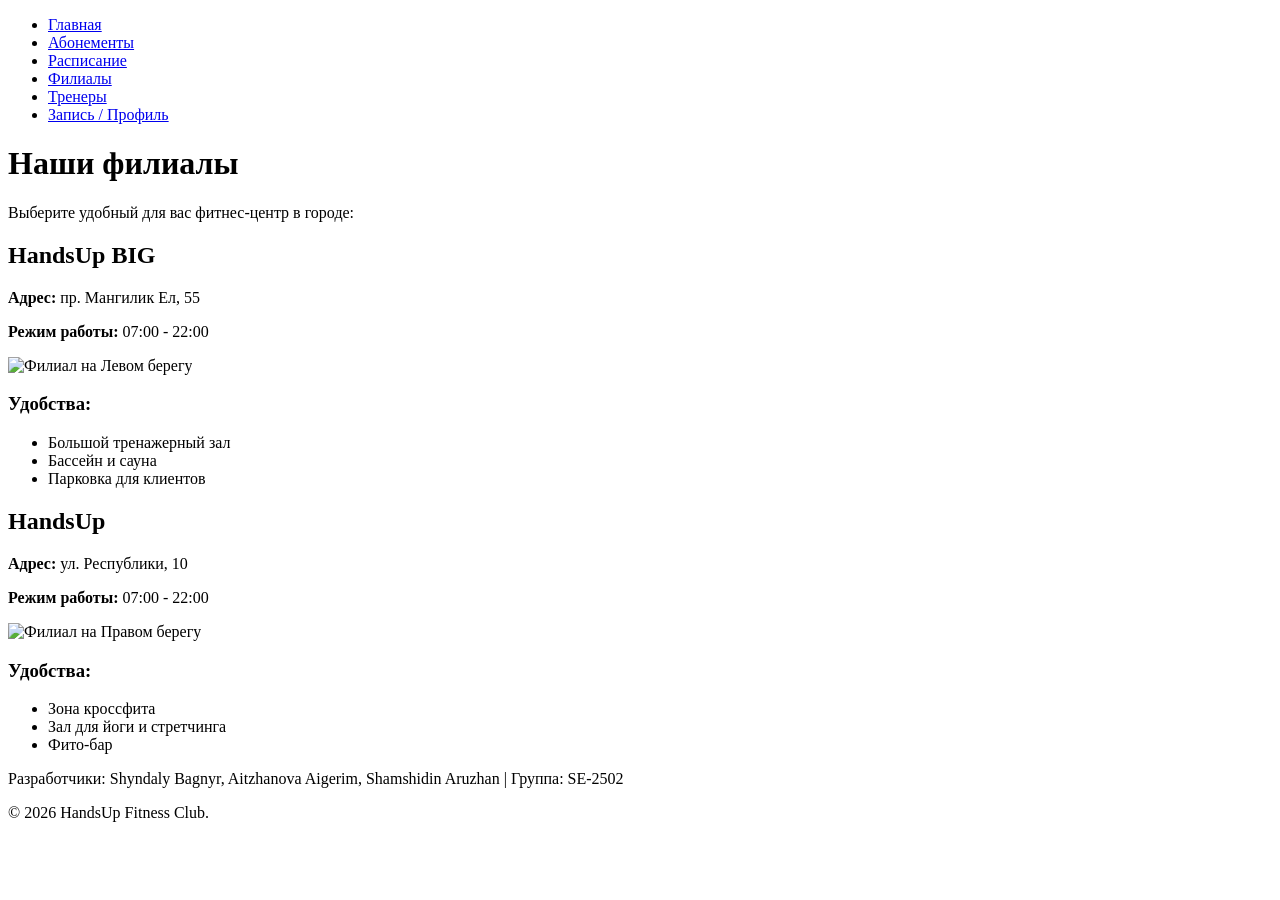
==== branches.html @ 5af0892a "Initial commit - HandsUp Fitness" ====
<!DOCTYPE html>
<html lang="ru">
<head>
    <meta charset="UTF-8">
    <meta name="viewport" content="width=device-width, initial-scale=1.0">
    <title>HandsUp Fitness Club | Филиалы</title>
    <link rel="stylesheet" href="C:\Users\Aruzhan\OneDrive\Desktop\ass1 webtech\webtech.css">
</head>
<body>

    <header id="main-header">
        <nav class="nav-menu">
            <ul>
                <li><a href="index.html">Главная</a></li>
                <li><a href="pricing.html">Абонементы</a></li>
                <li><a href="schedule.html">Расписание</a></li>
                <li><a href="branches.html">Филиалы</a></li>
                <li><a href="trainers.html">Тренеры</a></li>
                <li><a href="profile.html">Запись / Профиль</a></li>
            </ul>
        </nav>
    </header>

    <main class="page-container">
        <h1>Наши филиалы</h1>
        <p>Выберите удобный для вас фитнес-центр в городе:</p>

        <div class="branch-card">
            <h2>HandsUp BIG</h2>
            <p><strong>Адрес:</strong> пр. Мангилик Ел, 55</p>
            <p><strong>Режим работы:</strong> 07:00 - 22:00</p>
            <img src="c:\Users\Aruzhan\OneDrive\Desktop\ass1 webtech\биг.jpg" alt="Филиал на Левом берегу">
            <h3>Удобства:</h3>
            <ul>
                <li>Большой тренажерный зал</li>
                <li>Бассейн и сауна</li>
                <li>Парковка для клиентов</li>
            </ul>
        </div>

        <div class="branch-card">
            <h2>HandsUp</h2>
            <p><strong>Адрес:</strong> ул. Республики, 10</p>
            <p><strong>Режим работы:</strong> 07:00 - 22:00</p>
            <img src="c:\Users\Aruzhan\OneDrive\Desktop\ass1 webtech\обыч.jpg" alt="Филиал на Правом берегу">
            <h3>Удобства:</h3>
            <ul>
                <li>Зона кроссфита</li>
                <li>Зал для йоги и стретчинга</li>
                <li>Фито-бар</li>
            </ul>
        </div>
    </main>

    <footer>
        <p>Разработчики: Shyndaly Bagnyr, Aitzhanova Aigerim, Shamshidin Aruzhan | Группа: SE-2502</p>
        <p>&copy; 2026 HandsUp Fitness Club.</p>
    </footer>

</body>
</html>
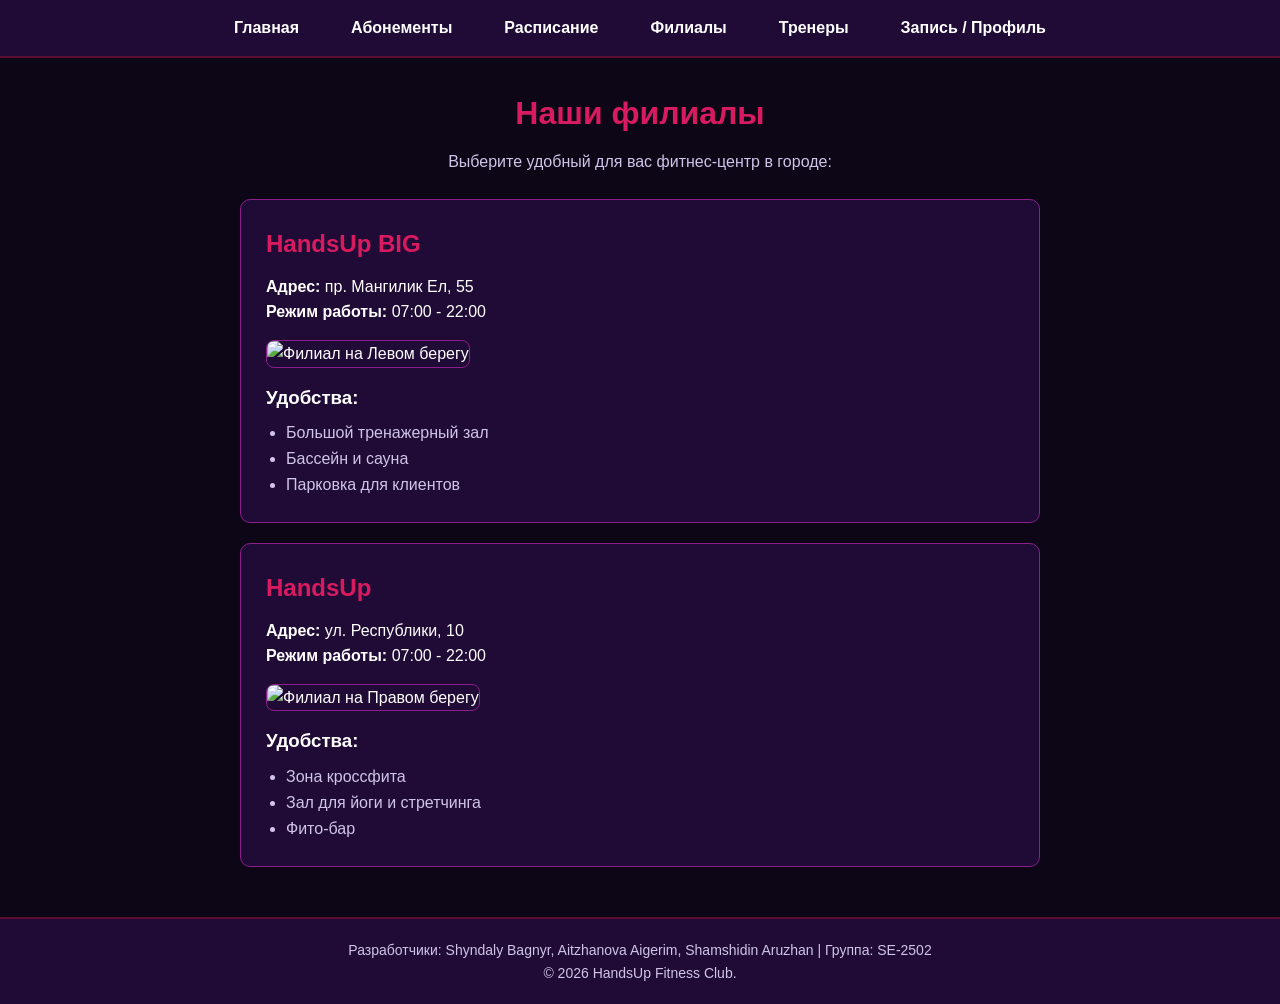
==== commit 9b00bbbb: "Fix absolute CSS path to relative" ====
--- a/branches.html
+++ b/branches.html
@@ -4,7 +4,7 @@
     <meta charset="UTF-8">
     <meta name="viewport" content="width=device-width, initial-scale=1.0">
     <title>HandsUp Fitness Club | Филиалы</title>
-    <link rel="stylesheet" href="C:\Users\Aruzhan\OneDrive\Desktop\ass1 webtech\webtech.css">
+    <link rel="stylesheet" href="webtech.css">
 </head>
 <body>
 
--- a/webtech.css
+++ b/webtech.css
@@ -0,0 +1,292 @@
+:root {
+    --bg-deep: #0c0617;
+    --bg-card: #1f0b35;
+    --accent-burgundy: #5d0c32;
+    --accent-purple: #8b1e8b;
+    --accent-pink: #d81b60;
+    --text-light: #ffffff;
+    --text-gray: #d1c4e9;
+}
+
+* {
+    box-sizing: border-box;
+    margin: 0;
+    padding: 0;
+}
+
+/* Базовые стили сайта */
+body {
+    margin: 0;
+    font-family: 'Segoe UI', Arial, sans-serif;
+    line-height: 1.6;
+    background-color: var(--bg-deep);
+    color: var(--text-light);
+}
+
+main {
+    padding: 40px 20px;
+    min-height: 70vh;
+    max-width: 900px;
+    margin: 0 auto;
+}
+
+h1, h2 {
+    text-align: center;
+    color: var(--text-light);
+}
+
+.page-container {
+    max-width: 900px;
+    margin: 30px auto;
+    padding: 0 20px;
+}
+
+.page-container h1 {
+    margin-bottom: 10px;
+    color: var(--accent-pink);
+    text-align: center;
+}
+
+.page-container > p {
+    margin-bottom: 25px;
+    color: var(--text-gray);
+    text-align: center;
+}
+
+/* Навигация и шапка */
+#main-header {
+    background-color: var(--bg-card);
+    border-bottom: 2px solid var(--accent-burgundy);
+    padding: 15px 5%;
+    position: sticky;
+    top: 0;
+    z-index: 100;
+}
+
+.nav-menu ul {
+    list-style: none;
+    display: flex;
+    justify-content: center;
+    flex-wrap: wrap;
+    gap: 20px;
+    margin: 0;
+    padding: 0;
+}
+
+.nav-menu a {
+    color: var(--text-light);
+    text-decoration: none;
+    font-weight: bold;
+    padding: 8px 16px;
+    border-radius: 4px;
+    transition: all 0.3s ease;
+}
+
+.nav-menu a:hover {
+    background-color: var(--accent-pink);
+    color: #ffffff;
+}
+
+/* Кнопки */
+.btn {
+    background-color: var(--accent-pink);
+    color: white;
+    border: none;
+    padding: 10px 20px;
+    border-radius: 5px;
+    cursor: pointer;
+    font-weight: bold;
+    transition: background 0.3s ease;
+}
+
+.btn:hover {
+    background-color: #b0144f;
+}
+
+/* Футер */
+footer {
+    background-color: var(--bg-card);
+    text-align: center;
+    padding: 20px;
+    margin-top: 50px;
+    border-top: 2px solid var(--accent-burgundy);
+    font-size: 14px;
+    color: var(--text-gray);
+}
+
+/* Главная страница */
+.hero-section {
+    text-align: center;
+    padding: 60px 20px;
+    background: linear-gradient(135deg, var(--bg-card), var(--accent-burgundy));
+    border-radius: 12px;
+    margin-bottom: 30px;
+    border: 1px solid var(--accent-purple);
+}
+
+.services-list {
+    background-color: var(--bg-card);
+    padding: 30px 40px;
+    border-radius: 10px;
+    border: 1px solid var(--accent-purple);
+    line-height: 2;
+    font-size: 18px;
+    max-width: 600px;
+    margin: 20px auto;
+}
+
+/* Таблица цен и расписания */
+#pricing-table {
+    width: 100%;
+    border-collapse: collapse;
+    background-color: var(--bg-card);
+    border-radius: 10px;
+    overflow: hidden;
+    margin: 20px auto;
+    border: 1px solid var(--accent-purple);
+}
+
+#pricing-table th, 
+#pricing-table td {
+    border: 1px solid rgba(139, 30, 139, 0.3);
+    padding: 15px;
+    text-align: center;
+}
+
+#pricing-table th {
+    background-color: var(--accent-pink);
+    color: white;
+}
+
+#pricing-table tr:nth-child(even) {
+    background-color: rgba(255, 255, 255, 0.03);
+}
+
+/* Расписание и Филиалы */
+.schedule-container {
+    padding: 30px 20px;
+    max-width: 1000px;
+    margin: 0 auto;
+}
+
+.branch-card {
+    background-color: var(--bg-card);
+    border: 1px solid var(--accent-purple);
+    border-radius: 10px;
+    padding: 25px;
+    margin: 20px auto;
+    max-width: 800px;
+}
+
+.branch-card h2 {
+    color: var(--accent-pink);
+    text-align: left;
+    margin-bottom: 10px;
+}
+
+.branch-card img {
+    width: 100%;
+    max-height: 280px;
+    object-fit: cover;
+    border-radius: 8px;
+    margin: 15px 0;
+    border: 1px solid var(--accent-purple);
+}
+
+.branch-card ul {
+    margin-left: 20px;
+    margin-top: 8px;
+    color: var(--text-gray);
+}
+
+/* Тренеры */
+.trainers-grid {
+    display: flex;
+    flex-wrap: wrap;
+    gap: 20px;
+    justify-content: center;
+}
+
+.trainer-card {
+    background-color: var(--bg-card);
+    border: 1px solid var(--accent-purple);
+    padding: 20px;
+    border-radius: 10px;
+    text-align: center;
+    margin: 10px auto;
+    max-width: 350px;
+    flex: 1 1 260px;
+}
+
+.trainer-img {
+    width: 140px;
+    height: 140px;
+    border-radius: 50%;
+    object-fit: cover;
+    border: 3px solid var(--accent-pink);
+    margin-bottom: 15px;
+}
+
+.trainer-card h2 {
+    font-size: 20px;
+    margin-bottom: 5px;
+}
+
+.trainer-card ul {
+    list-style: none;
+    margin-top: 10px;
+    color: var(--text-gray);
+}
+
+/* Форма записи */
+#contact-form {
+    background-color: var(--bg-card);
+    max-width: 500px;
+    margin: 40px auto;
+    padding: 30px;
+    border-radius: 10px;
+    border: 1px solid var(--accent-purple);
+}
+
+#contact-form label {
+    display: block;
+    margin-top: 12px;
+    margin-bottom: 5px;
+    font-weight: bold;
+    color: var(--text-light);
+}
+
+#contact-form input[type="text"],
+#contact-form input[type="email"],
+#contact-form input[type="tel"],
+#contact-form select,
+#contact-form textarea {
+    width: 100%;
+    padding: 12px;
+    margin-top: 8px;
+    margin-bottom: 20px;
+    background-color: var(--bg-deep);
+    border: 1px solid var(--accent-purple);
+    color: var(--text-light);
+    border-radius: 5px;
+}
+
+#contact-form input[type="color"] {
+    width: 50px;
+    height: 35px;
+    border: none;
+    cursor: pointer;
+    background: transparent;
+}
+
+#contact-form input:focus,
+#contact-form select:focus,
+#contact-form textarea:focus {
+    border-color: var(--accent-pink);
+    outline: none;
+}
+
+#contact-form .btn {
+    margin-top: 20px;
+    width: 100%;
+}
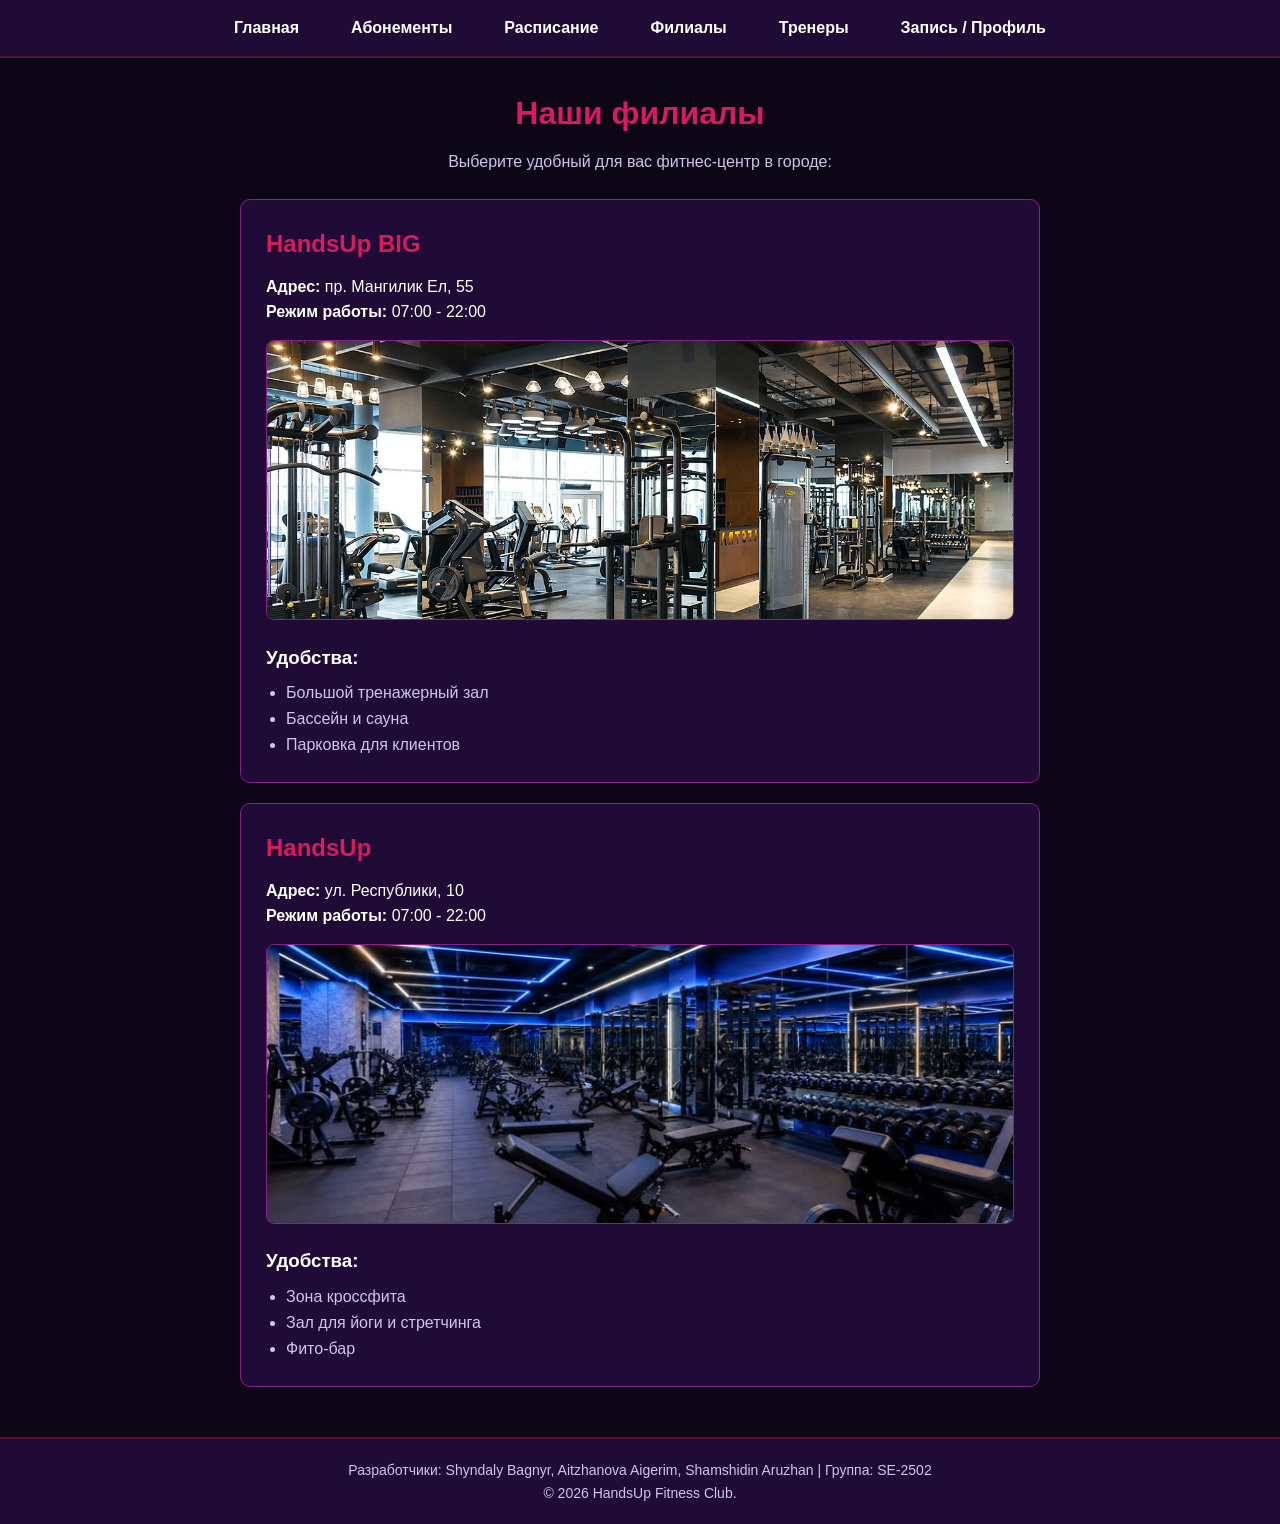
==== commit a3f4c0e7: "Fix image paths" ====
--- a/branches.html
+++ b/branches.html
@@ -29,7 +29,7 @@
             <h2>HandsUp BIG</h2>
             <p><strong>Адрес:</strong> пр. Мангилик Ел, 55</p>
             <p><strong>Режим работы:</strong> 07:00 - 22:00</p>
-            <img src="c:\Users\Aruzhan\OneDrive\Desktop\ass1 webtech\биг.jpg" alt="Филиал на Левом берегу">
+            <img src="биг.jpg">
             <h3>Удобства:</h3>
             <ul>
                 <li>Большой тренажерный зал</li>
@@ -42,7 +42,7 @@
             <h2>HandsUp</h2>
             <p><strong>Адрес:</strong> ул. Республики, 10</p>
             <p><strong>Режим работы:</strong> 07:00 - 22:00</p>
-            <img src="c:\Users\Aruzhan\OneDrive\Desktop\ass1 webtech\обыч.jpg" alt="Филиал на Правом берегу">
+            <img src="обыч.jpg">
             <h3>Удобства:</h3>
             <ul>
                 <li>Зона кроссфита</li>
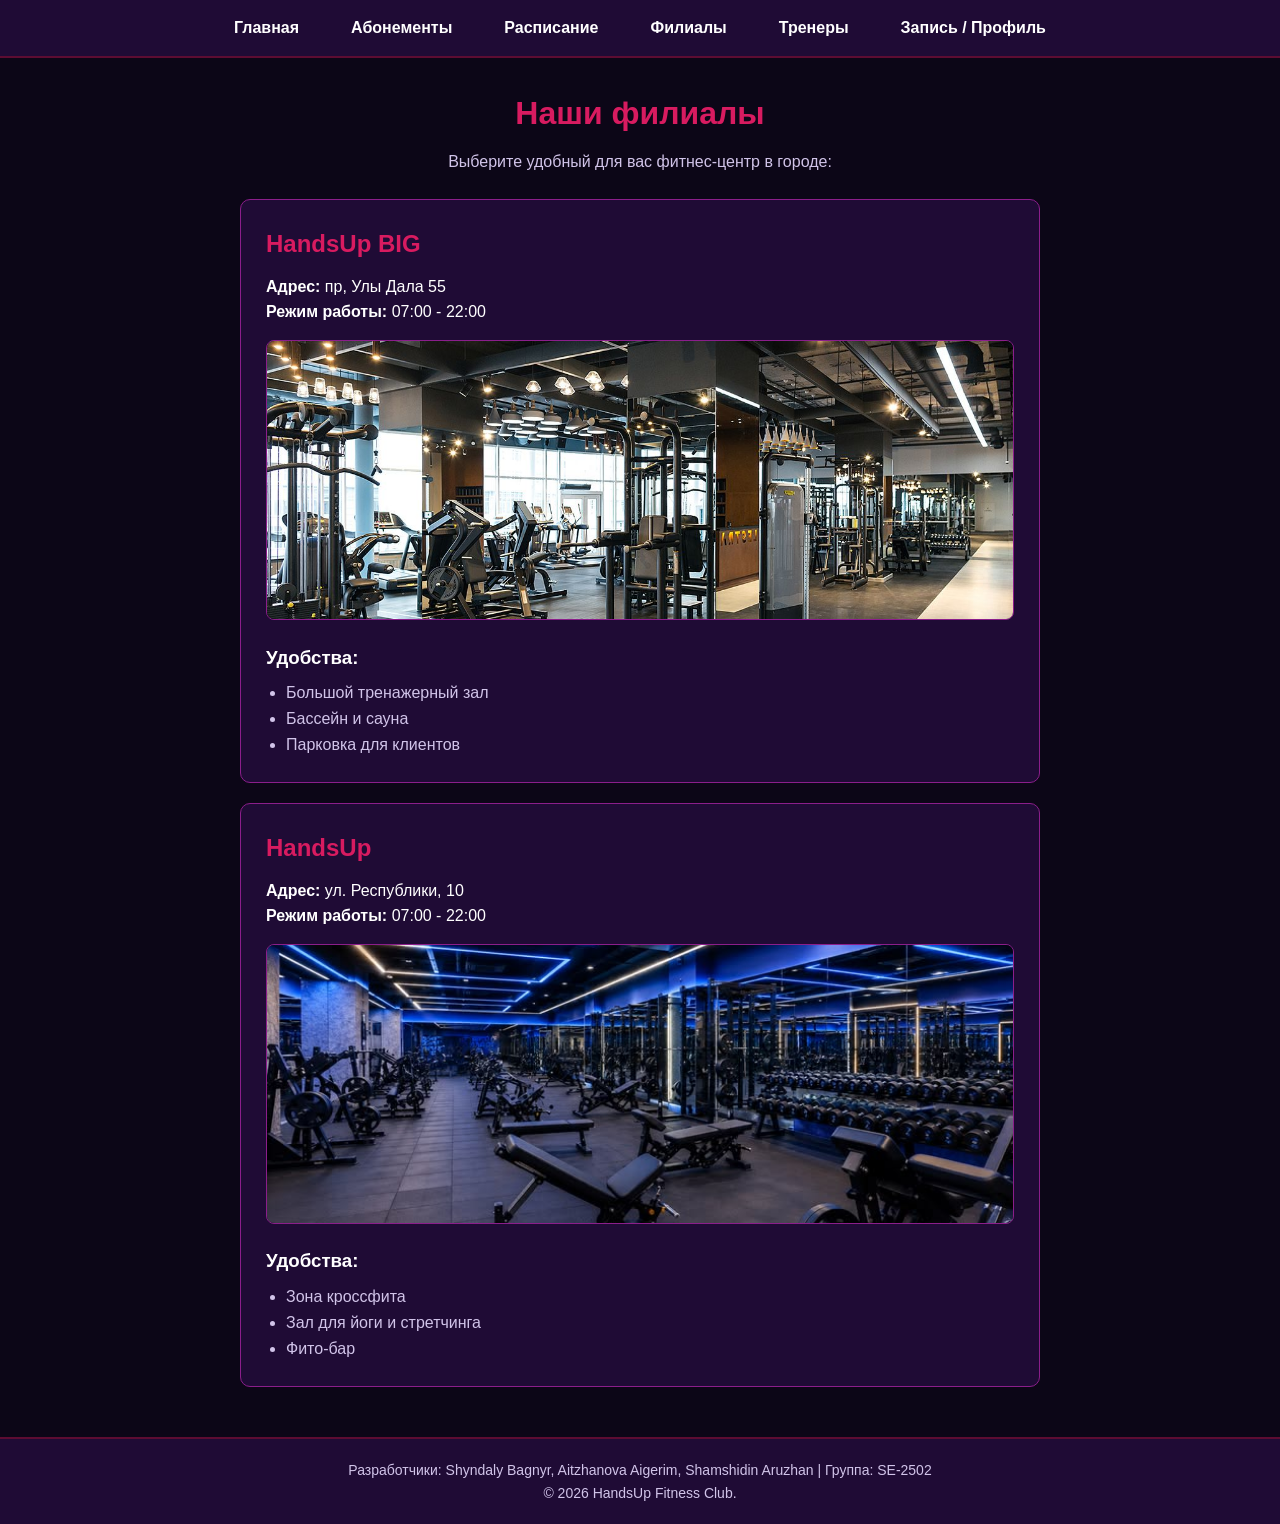
==== commit 896bddcb: "Update branches page" ====
--- a/branches.html
+++ b/branches.html
@@ -27,7 +27,7 @@
 
         <div class="branch-card">
             <h2>HandsUp BIG</h2>
-            <p><strong>Адрес:</strong> пр. Мангилик Ел, 55</p>
+            <p><strong>Адрес:</strong> пр, Улы Дала 55</p>
             <p><strong>Режим работы:</strong> 07:00 - 22:00</p>
             <img src="биг.jpg">
             <h3>Удобства:</h3>
--- a/webtech.css
+++ b/webtech.css
@@ -238,6 +238,32 @@
     color: var(--text-gray);
 }
 
+
+.trainers-grid {
+    display: flex;
+    flex-wrap: wrap;
+    gap: 20px;
+    justify-content: center;
+}
+
+
+.trainer-card {
+    background: #1f0b35;
+    border-radius: 12px;
+    overflow: hidden;
+    width: 300px;
+    text-align: center;
+    padding-bottom: 15px;
+}
+
+
+.trainer-card img {
+    width: 100%;
+    height: 260px;
+    object-fit: cover;
+    display: block;
+}
+
 /* Форма записи */
 #contact-form {
     background-color: var(--bg-card);
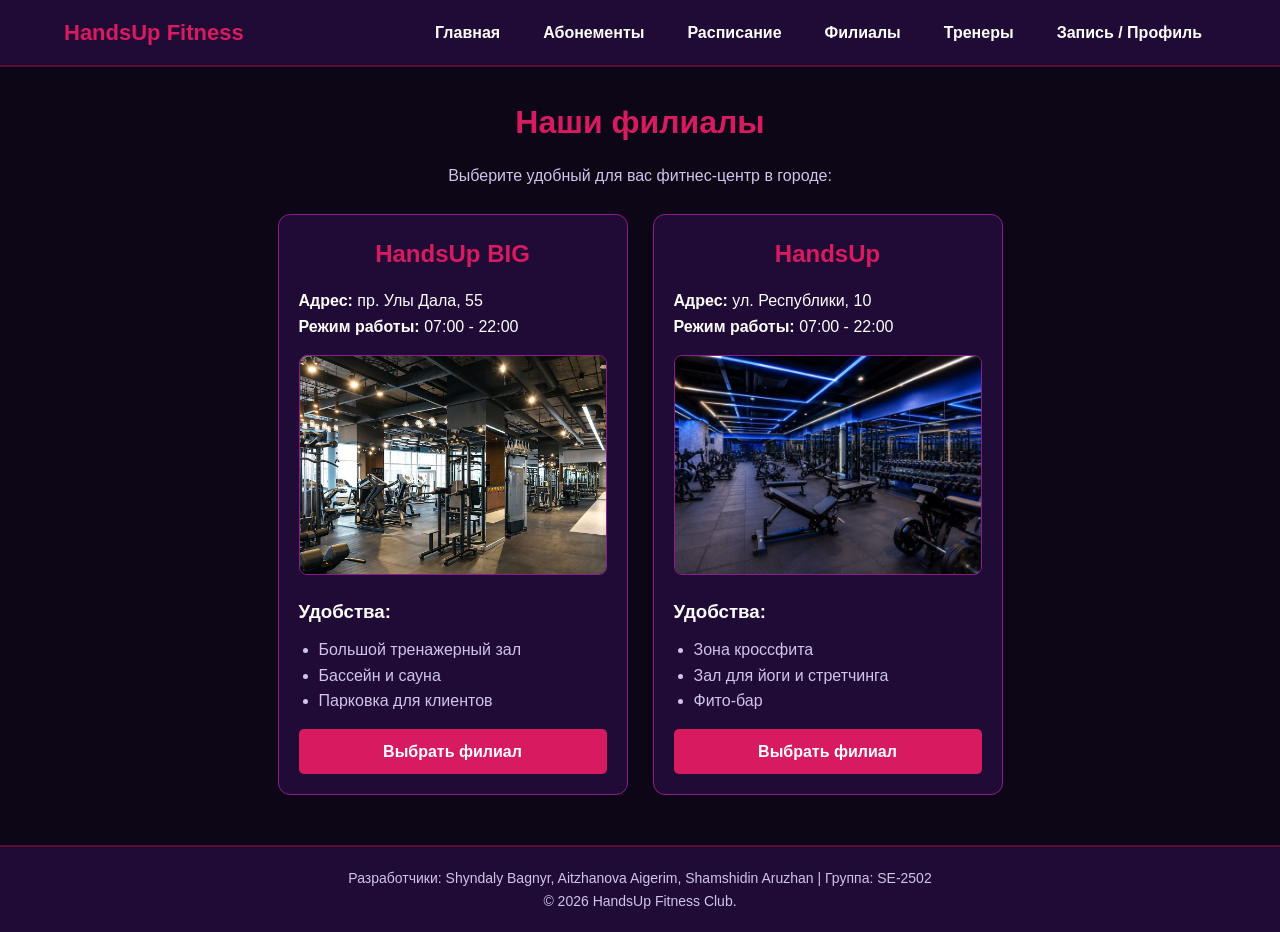
==== commit 78b586f5: "123" ====
--- a/branches.html
+++ b/branches.html
@@ -9,46 +9,57 @@
 <body>
 
     <header id="main-header">
-        <nav class="nav-menu">
-            <ul>
-                <li><a href="index.html">Главная</a></li>
-                <li><a href="pricing.html">Абонементы</a></li>
-                <li><a href="schedule.html">Расписание</a></li>
-                <li><a href="branches.html">Филиалы</a></li>
-                <li><a href="trainers.html">Тренеры</a></li>
-                <li><a href="profile.html">Запись / Профиль</a></li>
-            </ul>
-        </nav>
+        <div class="nav-container">
+            <a href="index.html" class="logo">HandsUp Fitness</a>
+            <nav class="nav-menu">
+                <ul>
+                    <li><a href="index.html">Главная</a></li>
+                    <li><a href="pricing.html">Абонементы</a></li>
+                    <li><a href="schedule.html">Расписание</a></li>
+                    <li><a href="branches.html">Филиалы</a></li>
+                    <li><a href="trainers.html">Тренеры</a></li>
+                    <li><a href="profile.html">Запись / Профиль</a></li>
+                </ul>
+            </nav>
+        </div>
     </header>
 
     <main class="page-container">
         <h1>Наши филиалы</h1>
         <p>Выберите удобный для вас фитнес-центр в городе:</p>
 
-        <div class="branch-card">
-            <h2>HandsUp BIG</h2>
-            <p><strong>Адрес:</strong> пр, Улы Дала 55</p>
-            <p><strong>Режим работы:</strong> 07:00 - 22:00</p>
-            <img src="биг.jpg">
-            <h3>Удобства:</h3>
-            <ul>
-                <li>Большой тренажерный зал</li>
-                <li>Бассейн и сауна</li>
-                <li>Парковка для клиентов</li>
-            </ul>
-        </div>
+        <div class="card-row">
+            <div class="branch-card">
+                <div>
+                    <h2>HandsUp BIG</h2>
+                    <p><strong>Адрес:</strong> пр. Улы Дала, 55</p>
+                    <p><strong>Режим работы:</strong> 07:00 - 22:00</p>
+                    <img src="биг.jpg" alt="Филиал Big">
+                    <h3>Удобства:</h3>
+                    <ul>
+                        <li>Большой тренажерный зал</li>
+                        <li>Бассейн и сауна</li>
+                        <li>Парковка для клиентов</li>
+                    </ul>
+                </div>
+                <a href="profile.html" class="btn" style="margin-top: 15px;">Выбрать филиал</a>
+            </div>
 
-        <div class="branch-card">
-            <h2>HandsUp</h2>
-            <p><strong>Адрес:</strong> ул. Республики, 10</p>
-            <p><strong>Режим работы:</strong> 07:00 - 22:00</p>
-            <img src="обыч.jpg">
-            <h3>Удобства:</h3>
-            <ul>
-                <li>Зона кроссфита</li>
-                <li>Зал для йоги и стретчинга</li>
-                <li>Фито-бар</li>
-            </ul>
+            <div class="branch-card">
+                <div>
+                    <h2>HandsUp</h2>
+                    <p><strong>Адрес:</strong> ул. Республики, 10</p>
+                    <p><strong>Режим работы:</strong> 07:00 - 22:00</p>
+                    <img src="обыч.jpg" alt="Филиал Обычный">
+                    <h3>Удобства:</h3>
+                    <ul>
+                        <li>Зона кроссфита</li>
+                        <li>Зал для йоги и стретчинга</li>
+                        <li>Фито-бар</li>
+                    </ul>
+                </div>
+                <a href="profile.html" class="btn" style="margin-top: 15px;">Выбрать филиал</a>
+            </div>
         </div>
     </main>
 
--- a/webtech.css
+++ b/webtech.css
@@ -14,46 +14,16 @@
     padding: 0;
 }
 
-/* Базовые стили сайта */
 body {
-    margin: 0;
     font-family: 'Segoe UI', Arial, sans-serif;
     line-height: 1.6;
     background-color: var(--bg-deep);
     color: var(--text-light);
-}
-
-main {
-    padding: 40px 20px;
-    min-height: 70vh;
-    max-width: 900px;
-    margin: 0 auto;
-}
-
-h1, h2 {
-    text-align: center;
-    color: var(--text-light);
-}
-
-.page-container {
-    max-width: 900px;
-    margin: 30px auto;
-    padding: 0 20px;
-}
-
-.page-container h1 {
-    margin-bottom: 10px;
-    color: var(--accent-pink);
-    text-align: center;
-}
-
-.page-container > p {
-    margin-bottom: 25px;
-    color: var(--text-gray);
-    text-align: center;
-}
-
-/* Навигация и шапка */
+    display: flex;
+    flex-direction: column;
+    min-height: 100vh;
+}
+
 #main-header {
     background-color: var(--bg-card);
     border-bottom: 2px solid var(--accent-burgundy);
@@ -63,12 +33,26 @@
     z-index: 100;
 }
 
+.nav-container {
+    display: flex;
+    justify-content: space-between;
+    align-items: center;
+    max-width: 1200px;
+    margin: 0 auto;
+}
+
+.logo {
+    font-size: 22px;
+    font-weight: bold;
+    color: var(--accent-pink);
+    text-decoration: none;
+}
+
 .nav-menu ul {
     list-style: none;
     display: flex;
-    justify-content: center;
-    flex-wrap: wrap;
-    gap: 20px;
+    align-items: center;
+    gap: 15px;
     margin: 0;
     padding: 0;
 }
@@ -77,7 +61,7 @@
     color: var(--text-light);
     text-decoration: none;
     font-weight: bold;
-    padding: 8px 16px;
+    padding: 8px 14px;
     border-radius: 4px;
     transition: all 0.3s ease;
 }
@@ -87,7 +71,121 @@
     color: #ffffff;
 }
 
-/* Кнопки */
+.page-container {
+    max-width: 1000px;
+    margin: 30px auto;
+    padding: 0 20px;
+    flex: 1;
+    width: 100%;
+}
+
+.page-container h1, .page-container h2 {
+    color: var(--accent-pink);
+    text-align: center;
+    margin-bottom: 15px;
+}
+
+.page-container > p {
+    margin-bottom: 25px;
+    color: var(--text-gray);
+    text-align: center;
+}
+
+.card-row {
+    display: flex;
+    flex-wrap: wrap;
+    gap: 25px;
+    justify-content: center;
+    margin: 20px 0;
+}
+
+.branch-card, .trainer-card {
+    background-color: var(--bg-card);
+    border: 1px solid var(--accent-purple);
+    border-radius: 12px;
+    padding: 20px;
+    flex: 1;
+    min-width: 280px;
+    max-width: 350px;
+    display: flex;
+    flex-direction: column;
+    justify-content: space-between;
+    transition: transform 0.3s ease, box-shadow 0.3s ease;
+}
+
+.branch-card:hover, .trainer-card:hover {
+    transform: translateY(-5px);
+    box-shadow: 0 10px 20px rgba(216, 27, 96, 0.3);
+}
+
+.branch-card img, .trainer-card img {
+    width: 100%;
+    height: 220px;
+    object-fit: cover;
+    border-radius: 8px;
+    margin: 15px 0;
+    border: 1px solid var(--accent-purple);
+}
+
+.branch-card ul, .trainer-card ul {
+    margin-left: 20px;
+    margin-top: 10px;
+    color: var(--text-gray);
+}
+
+.image-gallery {
+    display: grid;
+    grid-template-columns: repeat(3, 1fr);
+    gap: 20px;
+    margin: 30px 0;
+}
+
+.gallery-item {
+    position: relative;
+    overflow: hidden;
+    border-radius: 10px;
+    height: 200px;
+    border: 1px solid var(--accent-purple);
+}
+
+.gallery-item img {
+    width: 100%;
+    height: 100%;
+    object-fit: cover;
+    transition: transform 0.4s ease;
+}
+
+.gallery-overlay {
+    position: absolute;
+    bottom: 0;
+    left: 0;
+    right: 0;
+    background: rgba(93, 12, 50, 0.85);
+    overflow: hidden;
+    width: 100%;
+    height: 0;
+    transition: height 0.4s ease;
+    display: flex;
+    align-items: center;
+    justify-content: center;
+    text-align: center;
+    padding: 0 10px;
+}
+
+.gallery-item:hover .gallery-overlay {
+    height: 100%;
+}
+
+.gallery-item:hover img {
+    transform: scale(1.1);
+}
+
+.gallery-overlay p {
+    color: var(--text-light);
+    font-size: 16px;
+    font-weight: bold;
+}
+
 .btn {
     background-color: var(--accent-pink);
     color: white;
@@ -97,45 +195,15 @@
     cursor: pointer;
     font-weight: bold;
     transition: background 0.3s ease;
+    text-align: center;
+    text-decoration: none;
+    display: inline-block;
 }
 
 .btn:hover {
     background-color: #b0144f;
 }
 
-/* Футер */
-footer {
-    background-color: var(--bg-card);
-    text-align: center;
-    padding: 20px;
-    margin-top: 50px;
-    border-top: 2px solid var(--accent-burgundy);
-    font-size: 14px;
-    color: var(--text-gray);
-}
-
-/* Главная страница */
-.hero-section {
-    text-align: center;
-    padding: 60px 20px;
-    background: linear-gradient(135deg, var(--bg-card), var(--accent-burgundy));
-    border-radius: 12px;
-    margin-bottom: 30px;
-    border: 1px solid var(--accent-purple);
-}
-
-.services-list {
-    background-color: var(--bg-card);
-    padding: 30px 40px;
-    border-radius: 10px;
-    border: 1px solid var(--accent-purple);
-    line-height: 2;
-    font-size: 18px;
-    max-width: 600px;
-    margin: 20px auto;
-}
-
-/* Таблица цен и расписания */
 #pricing-table {
     width: 100%;
     border-collapse: collapse;
@@ -146,8 +214,7 @@
     border: 1px solid var(--accent-purple);
 }
 
-#pricing-table th, 
-#pricing-table td {
+#pricing-table th, #pricing-table td {
     border: 1px solid rgba(139, 30, 139, 0.3);
     padding: 15px;
     text-align: center;
@@ -162,113 +229,10 @@
     background-color: rgba(255, 255, 255, 0.03);
 }
 
-/* Расписание и Филиалы */
-.schedule-container {
-    padding: 30px 20px;
-    max-width: 1000px;
-    margin: 0 auto;
-}
-
-.branch-card {
-    background-color: var(--bg-card);
-    border: 1px solid var(--accent-purple);
-    border-radius: 10px;
-    padding: 25px;
+#contact-form {
+    background-color: var(--bg-card);
+    max-width: 500px;
     margin: 20px auto;
-    max-width: 800px;
-}
-
-.branch-card h2 {
-    color: var(--accent-pink);
-    text-align: left;
-    margin-bottom: 10px;
-}
-
-.branch-card img {
-    width: 100%;
-    max-height: 280px;
-    object-fit: cover;
-    border-radius: 8px;
-    margin: 15px 0;
-    border: 1px solid var(--accent-purple);
-}
-
-.branch-card ul {
-    margin-left: 20px;
-    margin-top: 8px;
-    color: var(--text-gray);
-}
-
-/* Тренеры */
-.trainers-grid {
-    display: flex;
-    flex-wrap: wrap;
-    gap: 20px;
-    justify-content: center;
-}
-
-.trainer-card {
-    background-color: var(--bg-card);
-    border: 1px solid var(--accent-purple);
-    padding: 20px;
-    border-radius: 10px;
-    text-align: center;
-    margin: 10px auto;
-    max-width: 350px;
-    flex: 1 1 260px;
-}
-
-.trainer-img {
-    width: 140px;
-    height: 140px;
-    border-radius: 50%;
-    object-fit: cover;
-    border: 3px solid var(--accent-pink);
-    margin-bottom: 15px;
-}
-
-.trainer-card h2 {
-    font-size: 20px;
-    margin-bottom: 5px;
-}
-
-.trainer-card ul {
-    list-style: none;
-    margin-top: 10px;
-    color: var(--text-gray);
-}
-
-
-.trainers-grid {
-    display: flex;
-    flex-wrap: wrap;
-    gap: 20px;
-    justify-content: center;
-}
-
-
-.trainer-card {
-    background: #1f0b35;
-    border-radius: 12px;
-    overflow: hidden;
-    width: 300px;
-    text-align: center;
-    padding-bottom: 15px;
-}
-
-
-.trainer-card img {
-    width: 100%;
-    height: 260px;
-    object-fit: cover;
-    display: block;
-}
-
-/* Форма записи */
-#contact-form {
-    background-color: var(--bg-card);
-    max-width: 500px;
-    margin: 40px auto;
     padding: 30px;
     border-radius: 10px;
     border: 1px solid var(--accent-purple);
@@ -282,27 +246,17 @@
     color: var(--text-light);
 }
 
-#contact-form input[type="text"],
-#contact-form input[type="email"],
-#contact-form input[type="tel"],
+#contact-form input,
 #contact-form select,
 #contact-form textarea {
     width: 100%;
     padding: 12px;
-    margin-top: 8px;
-    margin-bottom: 20px;
+    margin-top: 5px;
+    margin-bottom: 15px;
     background-color: var(--bg-deep);
     border: 1px solid var(--accent-purple);
     color: var(--text-light);
     border-radius: 5px;
-}
-
-#contact-form input[type="color"] {
-    width: 50px;
-    height: 35px;
-    border: none;
-    cursor: pointer;
-    background: transparent;
 }
 
 #contact-form input:focus,
@@ -312,7 +266,12 @@
     outline: none;
 }
 
-#contact-form .btn {
-    margin-top: 20px;
-    width: 100%;
+footer {
+    background-color: var(--bg-card);
+    text-align: center;
+    padding: 20px;
+    margin-top: auto;
+    border-top: 2px solid var(--accent-burgundy);
+    font-size: 14px;
+    color: var(--text-gray);
 }
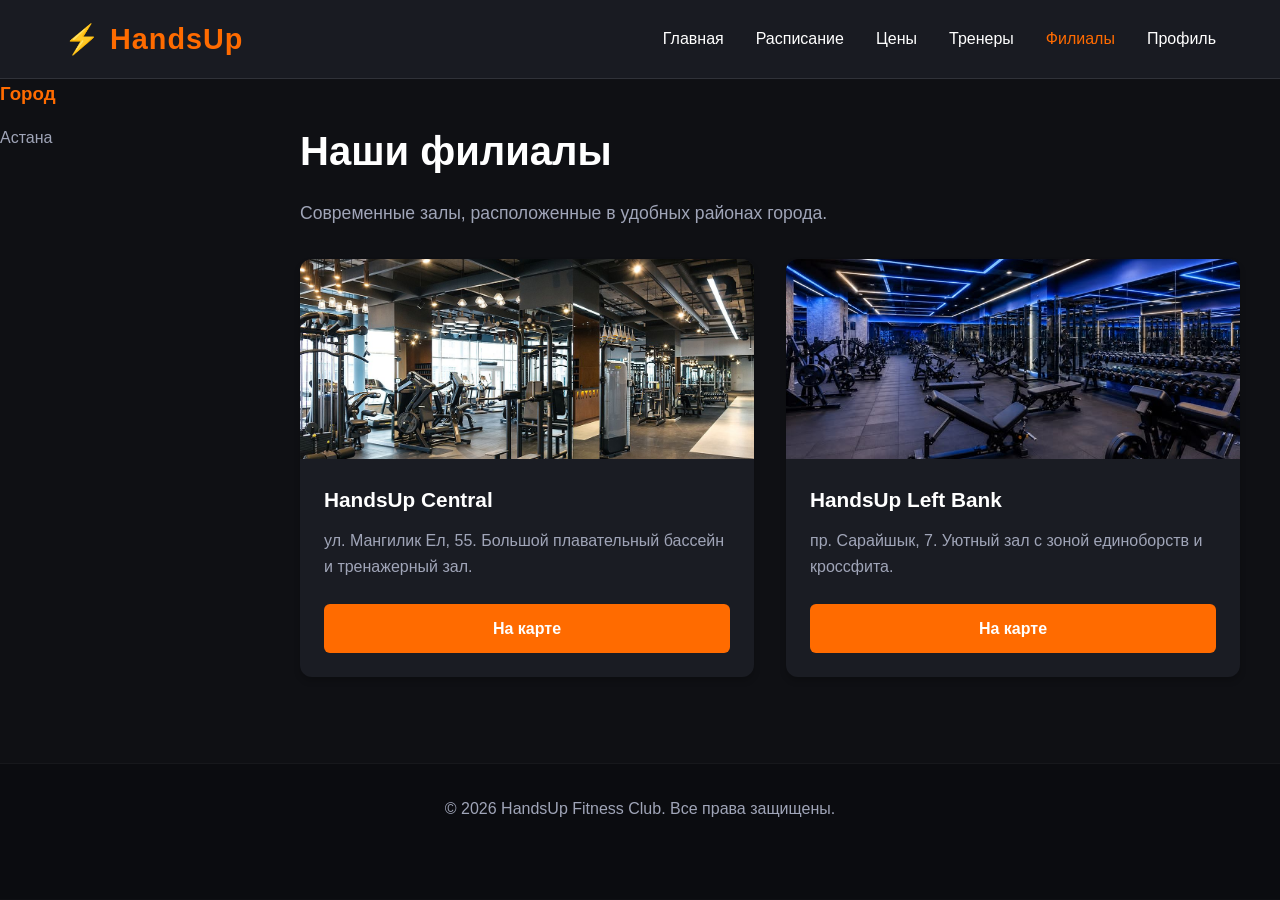
==== commit 06bca9a3: "jfj" ====
--- a/branches.html
+++ b/branches.html
@@ -3,70 +3,63 @@
 <head>
     <meta charset="UTF-8">
     <meta name="viewport" content="width=device-width, initial-scale=1.0">
-    <title>HandsUp Fitness Club | Филиалы</title>
+    <title>HandsUp Fitness Club - Филиалы</title>
     <link rel="stylesheet" href="webtech.css">
 </head>
 <body>
 
-    <header id="main-header">
+    <header>
         <div class="nav-container">
-            <a href="index.html" class="logo">HandsUp Fitness</a>
-            <nav class="nav-menu">
-                <ul>
-                    <li><a href="index.html">Главная</a></li>
-                    <li><a href="pricing.html">Абонементы</a></li>
-                    <li><a href="schedule.html">Расписание</a></li>
-                    <li><a href="branches.html">Филиалы</a></li>
-                    <li><a href="trainers.html">Тренеры</a></li>
-                    <li><a href="profile.html">Запись / Профиль</a></li>
-                </ul>
-            </nav>
+            <a href="index.html" class="logo">⚡ HandsUp</a>
+            <ul class="nav-links">
+                <li><a href="index.html">Главная</a></li>
+                <li><a href="schedule.html">Расписание</a></li>
+                <li><a href="pricing.html">Цены</a></li>
+                <li><a href="trainers.html">Тренеры</a></li>
+                <li><a href="branches.html" class="active">Филиалы</a></li>
+                <li><a href="profile.html">Профиль</a></li>
+            </ul>
         </div>
     </header>
 
-    <main class="page-container">
-        <h1>Наши филиалы</h1>
-        <p>Выберите удобный для вас фитнес-центр в городе:</p>
+    <div class="page-grid">
+        <aside>
+            <h3 style="margin-bottom: 1rem; color: var(--primary-color);">Город</h3>
+            <ul style="list-style: none; display: flex; flex-direction: column; gap: 0.8rem;">
+                <li><a href="#" style="color: var(--text-muted); text-decoration: none;">Астана</a></li>
+            </ul>
+        </aside>
 
-        <div class="card-row">
-            <div class="branch-card">
-                <div>
-                    <h2>HandsUp BIG</h2>
-                    <p><strong>Адрес:</strong> пр. Улы Дала, 55</p>
-                    <p><strong>Режим работы:</strong> 07:00 - 22:00</p>
-                    <img src="биг.jpg" alt="Филиал Big">
-                    <h3>Удобства:</h3>
-                    <ul>
-                        <li>Большой тренажерный зал</li>
-                        <li>Бассейн и сауна</li>
-                        <li>Парковка для клиентов</li>
-                    </ul>
+        <main>
+            <section>
+                <h1 style="font-size: 2.5rem; margin-bottom: 1rem;">Наши филиалы</h1>
+                <p style="color: var(--text-muted); font-size: 1.1rem; margin-bottom: 2rem;">Современные залы, расположенные в удобных районах города.</p>
+                
+                <div class="cards-container">
+                    <div class="card">
+                        <img src="биг.jpg" alt="Филиал">
+                        <div class="card-content">
+                            <h3>HandsUp Central</h3>
+                            <p>ул. Мангилик Ел, 55. Большой плавательный бассейн и тренажерный зал.</p>
+                            <a href="#" class="btn">На карте</a>
+                        </div>
+                    </div>
+                    <div class="card">
+                        <img src="обыч.jpg" alt="Филиал">
+                        <div class="card-content">
+                            <h3>HandsUp Left Bank</h3>
+                            <p>пр. Сарайшык, 7. Уютный зал с зоной единоборств и кроссфита.</p>
+                            <a href="#" class="btn">На карте</a>
+                        </div>
+                    </div>
                 </div>
-                <a href="profile.html" class="btn" style="margin-top: 15px;">Выбрать филиал</a>
-            </div>
+            </section>
+        </main>
 
-            <div class="branch-card">
-                <div>
-                    <h2>HandsUp</h2>
-                    <p><strong>Адрес:</strong> ул. Республики, 10</p>
-                    <p><strong>Режим работы:</strong> 07:00 - 22:00</p>
-                    <img src="обыч.jpg" alt="Филиал Обычный">
-                    <h3>Удобства:</h3>
-                    <ul>
-                        <li>Зона кроссфита</li>
-                        <li>Зал для йоги и стретчинга</li>
-                        <li>Фито-бар</li>
-                    </ul>
-                </div>
-                <a href="profile.html" class="btn" style="margin-top: 15px;">Выбрать филиал</a>
-            </div>
-        </div>
-    </main>
-
-    <footer>
-        <p>Разработчики: Shyndaly Bagnyr, Aitzhanova Aigerim, Shamshidin Aruzhan | Группа: SE-2502</p>
-        <p>&copy; 2026 HandsUp Fitness Club.</p>
-    </footer>
+        <footer>
+            <p>&copy; 2026 HandsUp Fitness Club. Все права защищены.</p>
+        </footer>
+    </div>
 
 </body>
 </html>
--- a/webtech.css
+++ b/webtech.css
@@ -1,36 +1,33 @@
 :root {
-    --bg-deep: #0c0617;
-    --bg-card: #1f0b35;
-    --accent-burgundy: #5d0c32;
-    --accent-purple: #8b1e8b;
-    --accent-pink: #d81b60;
-    --text-light: #ffffff;
-    --text-gray: #d1c4e9;
+    --primary-color: #ff6b00;
+    --primary-dark: #e05e00;
+    --bg-color: #0f1014;
+    --card-bg: #1a1c23;
+    --text-color: #ffffff;
+    --text-muted: #a0a5b8;
+    --transition: all 0.3s ease;
 }
 
 * {
-    box-sizing: border-box;
     margin: 0;
     padding: 0;
+    box-sizing: border-box;
 }
 
 body {
-    font-family: 'Segoe UI', Arial, sans-serif;
+    font-family: 'Segoe UI', Tahoma, Geneva, Verdana, sans-serif;
+    background-color: var(--bg-color);
+    color: var(--text-color);
     line-height: 1.6;
-    background-color: var(--bg-deep);
-    color: var(--text-light);
-    display: flex;
-    flex-direction: column;
-    min-height: 100vh;
-}
-
-#main-header {
-    background-color: var(--bg-card);
-    border-bottom: 2px solid var(--accent-burgundy);
-    padding: 15px 5%;
+}
+
+header {
+    background-color: rgba(26, 28, 35, 0.95);
+    border-bottom: 1px solid rgba(255, 255, 255, 0.1);
     position: sticky;
     top: 0;
-    z-index: 100;
+    z-index: 1000;
+    padding: 1rem 5%;
 }
 
 .nav-container {
@@ -42,117 +39,152 @@
 }
 
 .logo {
-    font-size: 22px;
-    font-weight: bold;
-    color: var(--accent-pink);
+    font-size: 1.8rem;
+    font-weight: 800;
+    color: var(--primary-color);
     text-decoration: none;
-}
-
-.nav-menu ul {
+    letter-spacing: 1px;
+}
+
+.nav-links {
+    display: flex;
     list-style: none;
-    display: flex;
+    gap: 2rem;
     align-items: center;
-    gap: 15px;
-    margin: 0;
-    padding: 0;
-}
-
-.nav-menu a {
-    color: var(--text-light);
+}
+
+.nav-links a {
+    color: var(--text-color);
     text-decoration: none;
-    font-weight: bold;
-    padding: 8px 14px;
-    border-radius: 4px;
-    transition: all 0.3s ease;
-}
-
-.nav-menu a:hover {
-    background-color: var(--accent-pink);
-    color: #ffffff;
-}
-
-.page-container {
-    max-width: 1000px;
-    margin: 30px auto;
-    padding: 0 20px;
-    flex: 1;
-    width: 100%;
-}
-
-.page-container h1, .page-container h2 {
-    color: var(--accent-pink);
+    font-weight: 500;
+    transition: var(--transition);
+}
+
+.nav-links a:hover,
+.nav-links a.active {
+    color: var(--primary-color);
+}
+
+.page-grid {
+    display: grid;
+    grid-template-areas: 
+        "sidebar main"
+        "footer footer";
+    grid-template-columns: 260px 1fr;
+    grid-template-rows: auto auto;
+    min-height: calc(100vh - 80px);
+    max-width: 1400px;
+    margin: 0 auto;
+}
+
+sidebar, .sidebar {
+    grid-area: sidebar;
+    background-color: #14161d;
+    padding: 2rem;
+    border-right: 1px solid rgba(255, 255, 255, 0.05);
+}
+
+main, .main-content {
+    grid-area: main;
+    padding: 2.5rem;
+}
+
+footer, .footer {
+    grid-area: footer;
+    background-color: #0b0c10;
     text-align: center;
-    margin-bottom: 15px;
-}
-
-.page-container > p {
-    margin-bottom: 25px;
-    color: var(--text-gray);
-    text-align: center;
-}
-
-.card-row {
+    padding: 2rem;
+    border-top: 1px solid rgba(255, 255, 255, 0.05);
+    color: var(--text-muted);
+}
+
+.cards-container {
     display: flex;
     flex-wrap: wrap;
-    gap: 25px;
-    justify-content: center;
-    margin: 20px 0;
-}
-
-.branch-card, .trainer-card {
-    background-color: var(--bg-card);
-    border: 1px solid var(--accent-purple);
+    gap: 2rem;
+    margin-top: 2rem;
+    align-items: stretch;
+}
+
+.card {
+    background-color: var(--card-bg);
     border-radius: 12px;
-    padding: 20px;
+    overflow: hidden;
     flex: 1;
     min-width: 280px;
-    max-width: 350px;
     display: flex;
     flex-direction: column;
-    justify-content: space-between;
-    transition: transform 0.3s ease, box-shadow 0.3s ease;
-}
-
-.branch-card:hover, .trainer-card:hover {
-    transform: translateY(-5px);
-    box-shadow: 0 10px 20px rgba(216, 27, 96, 0.3);
-}
-
-.branch-card img, .trainer-card img {
+    box-shadow: 0 4px 6px rgba(0, 0, 0, 0.2);
+    transition: var(--transition);
+}
+
+.card:hover {
+    transform: translateY(-8px);
+    box-shadow: 0 12px 20px rgba(255, 107, 0, 0.15);
+}
+
+.card img {
     width: 100%;
-    height: 220px;
+    height: 200px;
     object-fit: cover;
-    border-radius: 8px;
-    margin: 15px 0;
-    border: 1px solid var(--accent-purple);
-}
-
-.branch-card ul, .trainer-card ul {
-    margin-left: 20px;
-    margin-top: 10px;
-    color: var(--text-gray);
-}
-
-.image-gallery {
+}
+
+.card-content {
+    padding: 1.5rem;
+    display: flex;
+    flex-direction: column;
+    flex-grow: 1;
+}
+
+.card-content h3 {
+    margin-bottom: 0.75rem;
+    font-size: 1.3rem;
+}
+
+.card-content p {
+    color: var(--text-muted);
+    margin-bottom: 1.5rem;
+    flex-grow: 1;
+}
+
+.btn {
+    display: inline-block;
+    background-color: var(--primary-color);
+    color: white;
+    padding: 0.75rem 1.5rem;
+    border-radius: 6px;
+    text-decoration: none;
+    font-weight: 600;
+    text-align: center;
+    transition: var(--transition);
+    border: none;
+    cursor: pointer;
+}
+
+.btn:hover {
+    background-color: var(--primary-dark);
+}
+
+.gallery-container {
     display: grid;
     grid-template-columns: repeat(3, 1fr);
-    gap: 20px;
-    margin: 30px 0;
+    grid-auto-rows: 220px;
+    gap: 1.5rem;
+    margin-top: 2rem;
 }
 
 .gallery-item {
     position: relative;
+    border-radius: 10px;
     overflow: hidden;
-    border-radius: 10px;
-    height: 200px;
-    border: 1px solid var(--accent-purple);
+    background-color: var(--card-bg);
 }
 
 .gallery-item img {
     width: 100%;
     height: 100%;
     object-fit: cover;
-    transition: transform 0.4s ease;
+    transition: transform 0.5s ease;
 }
 
 .gallery-overlay {
@@ -160,118 +192,21 @@
     bottom: 0;
     left: 0;
     right: 0;
-    background: rgba(93, 12, 50, 0.85);
-    overflow: hidden;
-    width: 100%;
-    height: 0;
-    transition: height 0.4s ease;
-    display: flex;
-    align-items: center;
-    justify-content: center;
-    text-align: center;
-    padding: 0 10px;
+    background: linear-gradient(to top, rgba(0,0,0,0.85), transparent);
+    padding: 1.5rem 1rem 1rem;
+    transform: translateY(100%);
+    transition: transform 0.3s ease;
+}
+
+.gallery-item:hover img {
+    transform: scale(1.08);
 }
 
 .gallery-item:hover .gallery-overlay {
-    height: 100%;
-}
-
-.gallery-item:hover img {
-    transform: scale(1.1);
-}
-
-.gallery-overlay p {
-    color: var(--text-light);
-    font-size: 16px;
-    font-weight: bold;
-}
-
-.btn {
-    background-color: var(--accent-pink);
+    transform: translateY(0);
+}
+
+.gallery-overlay h4 {
     color: white;
-    border: none;
-    padding: 10px 20px;
-    border-radius: 5px;
-    cursor: pointer;
-    font-weight: bold;
-    transition: background 0.3s ease;
-    text-align: center;
-    text-decoration: none;
-    display: inline-block;
-}
-
-.btn:hover {
-    background-color: #b0144f;
-}
-
-#pricing-table {
-    width: 100%;
-    border-collapse: collapse;
-    background-color: var(--bg-card);
-    border-radius: 10px;
-    overflow: hidden;
-    margin: 20px auto;
-    border: 1px solid var(--accent-purple);
-}
-
-#pricing-table th, #pricing-table td {
-    border: 1px solid rgba(139, 30, 139, 0.3);
-    padding: 15px;
-    text-align: center;
-}
-
-#pricing-table th {
-    background-color: var(--accent-pink);
-    color: white;
-}
-
-#pricing-table tr:nth-child(even) {
-    background-color: rgba(255, 255, 255, 0.03);
-}
-
-#contact-form {
-    background-color: var(--bg-card);
-    max-width: 500px;
-    margin: 20px auto;
-    padding: 30px;
-    border-radius: 10px;
-    border: 1px solid var(--accent-purple);
-}
-
-#contact-form label {
-    display: block;
-    margin-top: 12px;
-    margin-bottom: 5px;
-    font-weight: bold;
-    color: var(--text-light);
-}
-
-#contact-form input,
-#contact-form select,
-#contact-form textarea {
-    width: 100%;
-    padding: 12px;
-    margin-top: 5px;
-    margin-bottom: 15px;
-    background-color: var(--bg-deep);
-    border: 1px solid var(--accent-purple);
-    color: var(--text-light);
-    border-radius: 5px;
-}
-
-#contact-form input:focus,
-#contact-form select:focus,
-#contact-form textarea:focus {
-    border-color: var(--accent-pink);
-    outline: none;
-}
-
-footer {
-    background-color: var(--bg-card);
-    text-align: center;
-    padding: 20px;
-    margin-top: auto;
-    border-top: 2px solid var(--accent-burgundy);
-    font-size: 14px;
-    color: var(--text-gray);
+    font-size: 1rem;
 }
